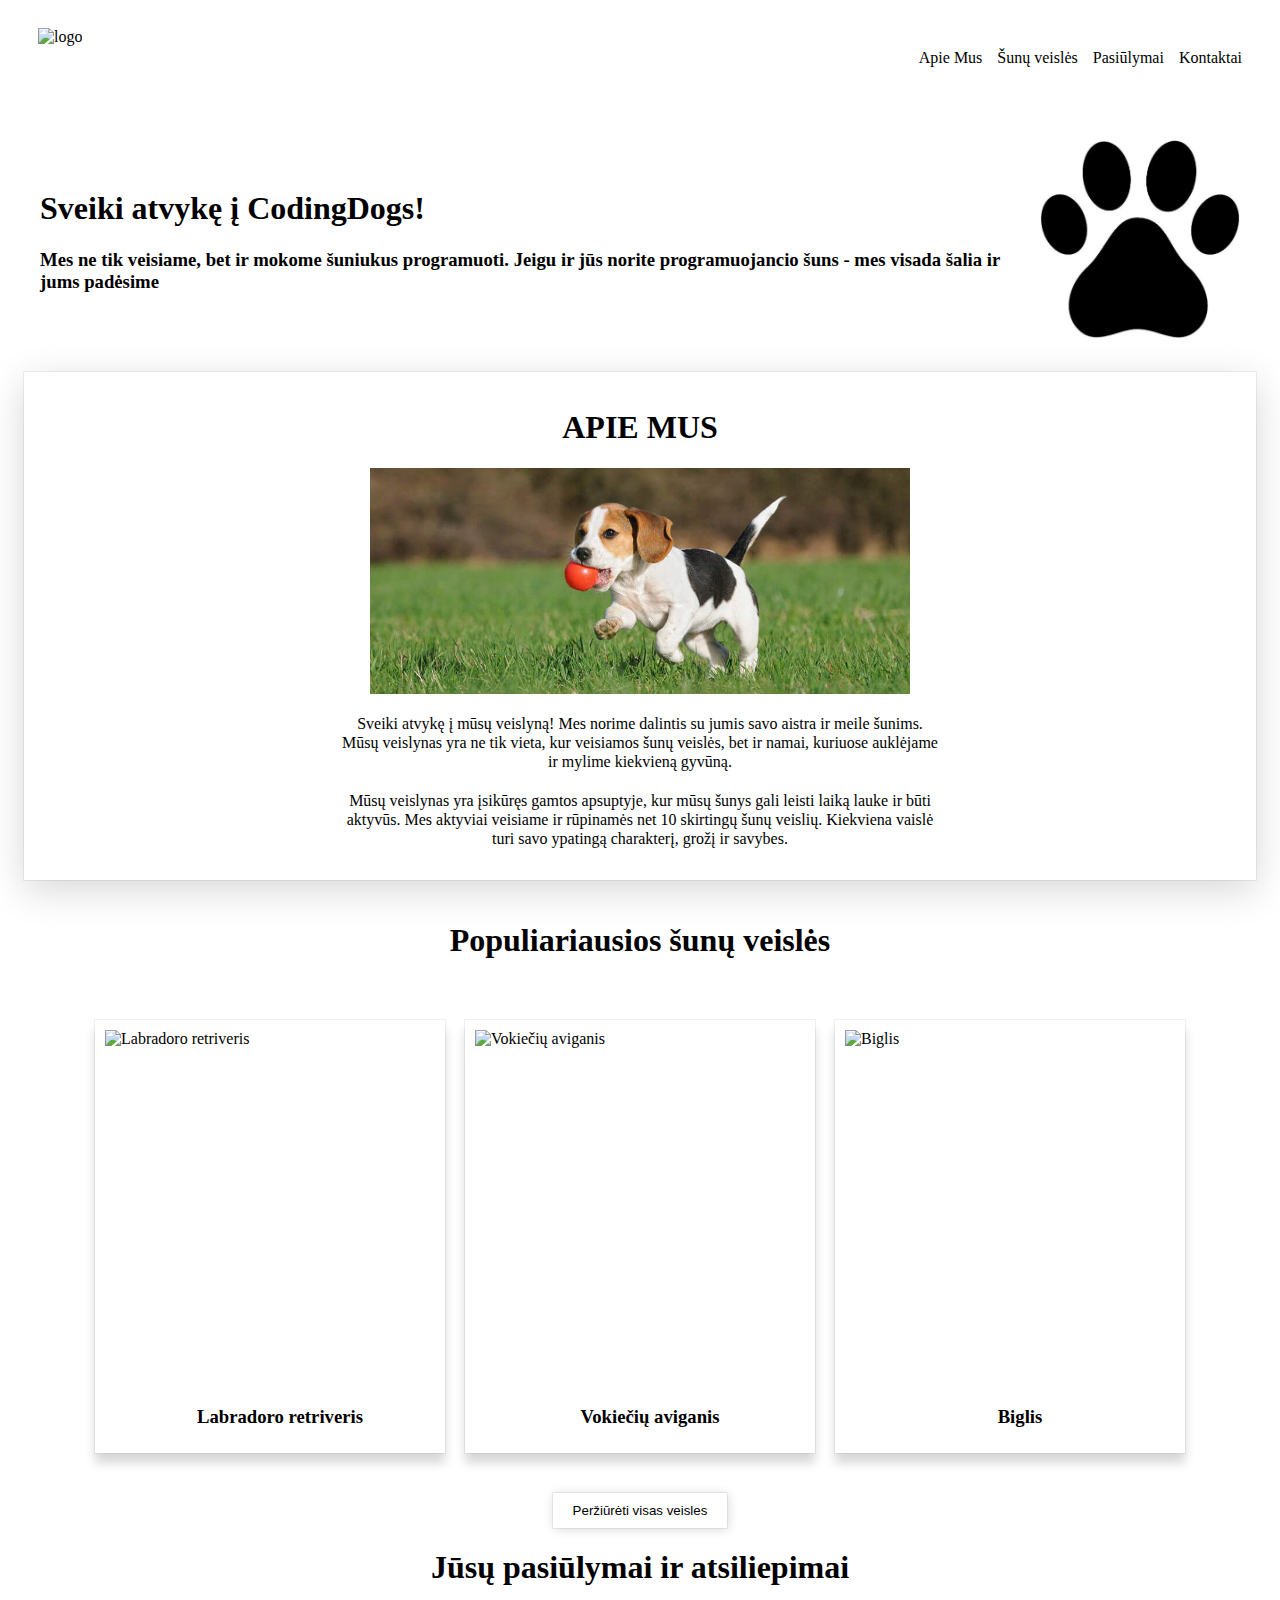
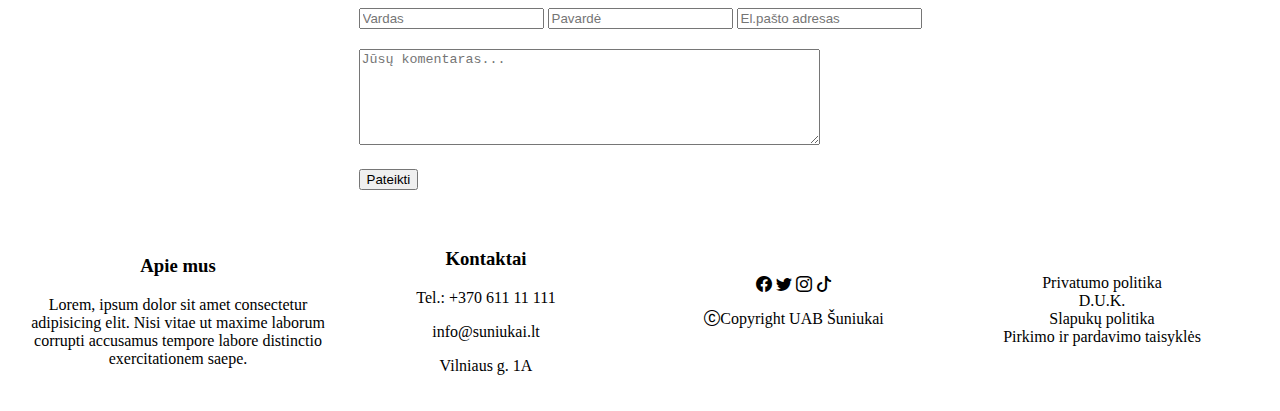
==== index.html @ 0cbdd2e8 "Merge branch 'main' into suggestionForm" ====
<!DOCTYPE html>
<html lang="en">
<head>
  <meta charset="UTF-8">
  <meta name="viewport" content="width=device-width, initial-scale=1.0">
  <title>Šuniukai</title>
  <link rel="stylesheet" href="./main.css">
  <link rel="icon" href="https://cdn-icons-png.flaticon.com/512/620/620851.png">
  <script src="./main.js" type="module"></script>
</head>
<body>
  <header> <!-- header'is-->
    <img src="https://nuotraukos.mediakatalogas.lt/rsynced_images/doghouse-99239_1280.png" alt="logo">
    <nav id="menu">
      <ul>
        <li><a href="#about">Apie Mus</a></li>
        <li><a href="#dogs">Šunų veislės</a></li>
        <li><a href="#suggestions">Pasiūlymai</a></li>
        <li><a href="#footer">Kontaktai</a></li>
      </ul>
    </nav>
  </header>
  <main>
    <section id="hero"> <!-- hero -->
      <div>
      <h1>Sveiki atvykę į CodingDogs!</h1>
      <h3>Mes ne tik veisiame, bet ir mokome šuniukus programuoti. Jeigu ir jūs norite programuojancio šuns - mes visada šalia ir jums padėsime </h3>
      </div>
      <img src="./img/dogPaw.jpg" alt="Šuns letena">
    </section>
    <section id="about"> <!-- about us -->
      <div>
        <H1>APIE MUS</H1>
        <img src="./img/PlayingDog.jpeg" alt="Žaidžiantis šuo">
        <p>
          Sveiki atvykę į mūsų veislyną! Mes norime dalintis su jumis savo aistra ir 
          meile šunims. Mūsų veislynas yra ne tik vieta, kur veisiamos 
          šunų veislės, bet ir namai, kuriuose auklėjame ir mylime kiekvieną gyvūną.
          <br>
          <br>
          Mūsų veislynas yra įsikūręs gamtos apsuptyje, kur mūsų šunys gali 
          leisti laiką lauke ir būti aktyvūs. Mes aktyviai veisiame ir 
          rūpinamės net 10 skirtingų šunų veislių. Kiekviena vaislė turi 
          savo ypatingą charakterį, grožį ir savybes.
        </p>
      </div>

    </section>
    <section id="dogs"> <!-- dog section. Cards container inside-->
      <h1>Populiariausios šunų veislės</h1>
      <div id="dogCardContainer">
      </div>
      <button id="viewAll">Peržiūrėti visas veisles</button>
    </section>
    <section id="suggestions"> <!-- suggestion form -->
      <div>
        <h1>Jūsų pasiūlymai ir atsiliepimai</h1>
        <form>
          <input type="text" name="Vardas" placeholder="Vardas">
          <input type="text" name="Pavarde"  placeholder="Pavardė">
          <input type="email" name="pastas" placeholder="El.pašto adresas"><br>
          <textarea rows="6" cols="55"  name="komentaras" placeholder="Jūsų komentaras..."></textarea><br>
          <input type="submit" value="Pateikti">
        </form>
      </div>
    </section>
  </main>
  <footer> <!-- footer -->
    <div id="footer">
      <div>
        <h3>Apie mus</h3>
        <p>
          Lorem, ipsum dolor sit amet consectetur adipisicing elit. Nisi vitae ut maxime laborum corrupti accusamus tempore labore distinctio exercitationem saepe.
        </p>
      </div>
      <div>
        <h3>Kontaktai</h3>
        <p>Tel.: +370 611 11 111</p>
        <p>info@suniukai.lt</p>
        <p>Vilniaus g. 1A</p>
      </div>
      <div>
        <a href="#"><i class="bi bi-facebook"></i></a>
        <a href="#"><i class="bi bi-twitter"></i></a>
        <a href="#"><i class="bi bi-instagram"></i></a>
        <a href="#"><i class="bi bi-tiktok"></i></a>
        <p><i class="bi bi-c-circle"></i>Copyright UAB Šuniukai</p>
    </div>
    <div id="links">
      <a href="#">Privatumo politika</a>
      <a href="#">D.U.K.</a>
      <a href="#">Slapukų politika</a>
      <a href="#">Pirkimo ir pardavimo taisyklės</a>
    </div>
    </div>
  </footer>
</body>
</html>
---- main.css ----
@import url("https://cdn.jsdelivr.net/npm/bootstrap-icons@1.11.3/font/bootstrap-icons.min.css");
@import url('https://necolas.github.io/normalize.css/8.0.1/normalize.css');

/* ABOUT US */

#about{
    display: flex;
    flex-direction: column;
    align-items: center;
    margin: 1rem;
    padding: 1rem;
    box-shadow: rgba(0, 0, 0, 0.16) 0px 10px 36px 0px, 
                rgba(0, 0, 0, 0.06) 0px 0px 0px 1px;
    
    p{
        line-height: 1.2rem;
    }

    div{
        text-align: center;
        width: 50%;
    }

    img{
        width: 90%;
    }
}

/* SUNU KORTELES */

#dogs {
  > h1 {
    text-align: center;
    padding-block: 20px;
  }

  > #dogCardContainer {
    display: flex;
    flex-wrap: wrap;
    justify-content: center;
    gap: 20px;
    padding: 20px 20px 40px;
  }

  > button {
    display: block;
    margin: 0 auto;
    background-color: white;
    padding: 10px 20px;
    cursor: pointer;
    box-shadow: 1px 1px 10px 0px rgba(0, 0, 0, 0.16),
                0px 0px 0px 1px rgba(0, 0, 0, 0.06);
    border: none;
    transition: 0.2s;

    &:hover{
        box-shadow: 1px 1px 20px 0px rgba(0, 0, 0, 0.16),
                    0px 0px 0px 1px rgba(0, 0, 0, 0.06);
    }

    &:active{
        box-shadow: 0px 0px 0px 1px rgba(0, 0, 0, 0.06);
    }
  }
}

.dogCard {
  width: 350px;
  position: relative;
  padding: 10px;
  overflow: hidden;
  cursor: pointer;
  box-sizing: border-box;
  transition: 0.2s;
  box-shadow: rgba(0, 0, 0, 0.16) 0px 10px 10px 0px, 
              rgba(0, 0, 0, 0.06) 0px 0px 0px 1px;

    &:hover {
        transform: scale(101%);

    }

  > img {
    width: 100%;
    box-sizing: border-box;
    aspect-ratio: 4 / 5;
    object-fit: cover;
    display: block;
    overflow: hidden;
  }

  > h3 {
    position: absolute;
    bottom: 10px;
    padding: 15px;
    margin: 0;
    text-align: center;
    box-sizing: border-box;
    width: 100%;
    background-color: rgba(255, 255, 255, 0.6);
  }
}

.infoDialog {
    width: 80%;
    box-shadow: 1px 1px 36px rgba(0, 0, 0, 0.5);
    display: grid;
    grid-template: 50px repeat(5, auto) 1fr 1fr / auto 1fr;
    column-gap: 20px;

    > h3 {
        /* text-align: center; */
        grid-column-start: 2;
        font-size: 28px;
        align-self: center;
    }

    > p {
        margin: 0;
        text-align: justify;
    }

    > img {
        grid-row: 1 / -1;
        height: 100%;
    }

    > p:nth-child(8), p:nth-child(9) {
        margin-top: 10px;
        place-self: center;
    }

    > .bi-x-circle {
        font-size: 20px;
        color: red;
        position: absolute;
        top: 20px;
        right: 20px;
        cursor: pointer;
    }
}

.infoDialog:focus {
    outline: none;
    border: none;
}

/* FOOTERIS */

#footer{
    margin:20px;
    display: flex;
    justify-content: space-between;
    align-items: center;

    i,a{
        color:black;
        text-decoration: none;
    }
    >div{
        width: 300px;
        text-align: center;
    }
    #links{
        display: flex;
        flex-direction: column;
    }
}

/* SUGGESTION FORM */

#suggestions{
    div{
        display: flex;
        flex-direction: column;
        align-items: center;
    }
    form{
        >input, textarea{
            margin-bottom: 20px;
        }
    }
}


/* Hero */

#hero{
    margin: 1rem;
    padding: 1rem;
    display: flex;
    justify-content: space-around;
    align-items: center;

    >img{
        width: 200px;
        height: 200px;
    }
}

/* Header */

header{
    padding: 20px 30px;
    display: flex;
    justify-content: space-between;
    align-items: center;
    >img{
        height: 60px;
    }
    
}
#menu {
    width: 400px;
    align-items: center;
    gap: 20px;
    >ul{
        list-style-type: none;
        display: flex; 
        justify-content: flex-end;
        flex-wrap: wrap;
        gap: 15px;
        >li{
            >a{
                color: black;
                text-decoration: none;
            }
        }
    }
}
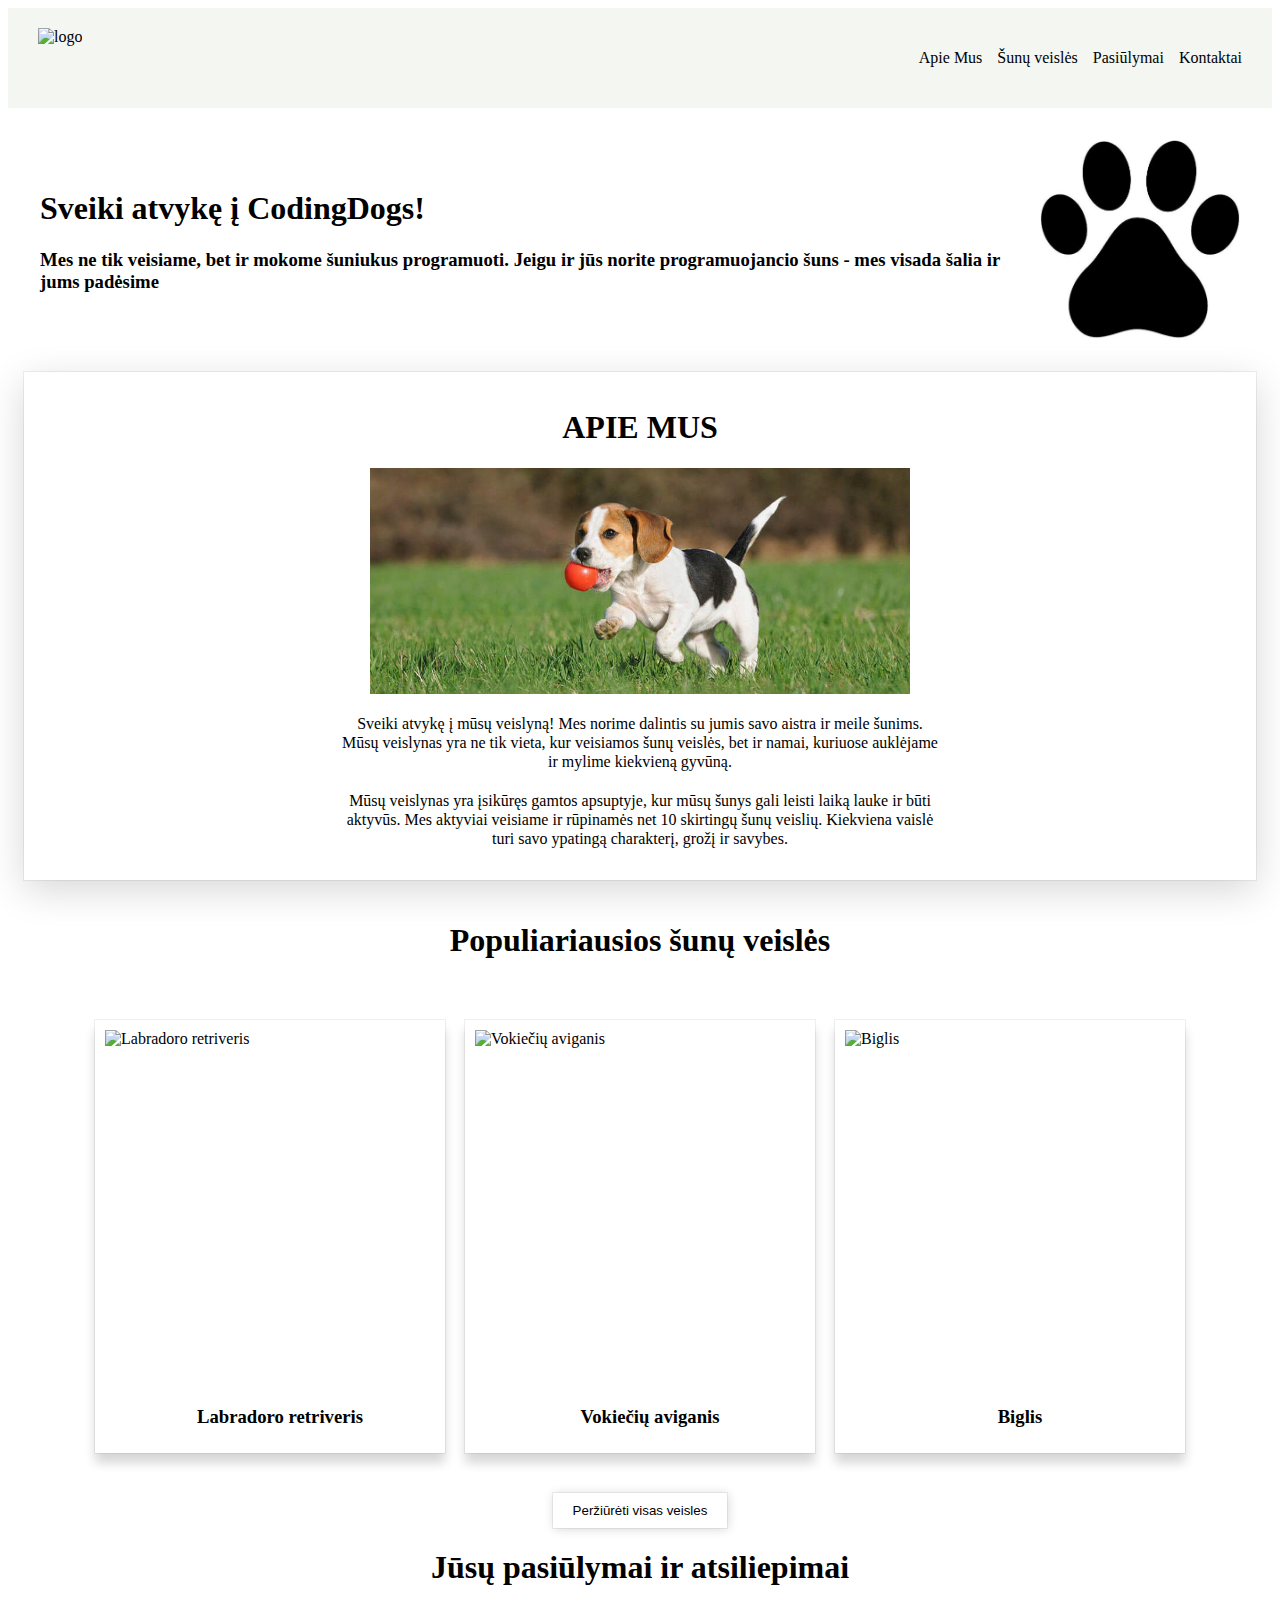
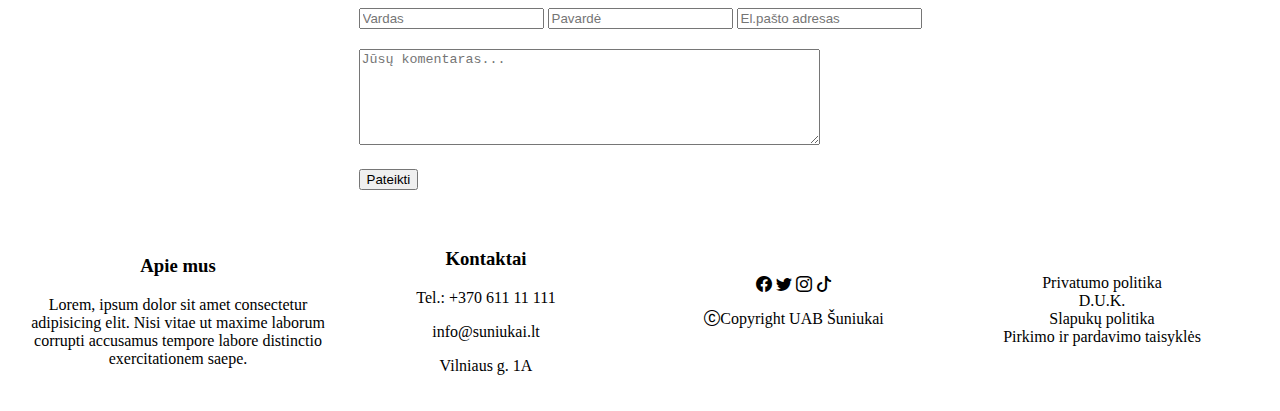
==== commit aba9ac30: "header pakeitimai" ====
--- a/index.html
+++ b/index.html
@@ -14,7 +14,7 @@
     <nav id="menu">
       <ul>
         <li><a href="#about">Apie Mus</a></li>
-        <li><a href="#dogs">Šunų veislės</a></li>
+        <li><a href="./dogsPage.html">Šunų veislės</a></li>
         <li><a href="#suggestions">Pasiūlymai</a></li>
         <li><a href="#footer">Kontaktai</a></li>
       </ul>
--- a/main.css
+++ b/main.css
@@ -200,8 +200,15 @@
 
 /* Header */
 
+body{
+    position: relative;
+}
 header{
     padding: 20px 30px;
+    position: sticky;
+    top: 0;
+    z-index: 1;
+    background-color: #F4F6F2;
     display: flex;
     justify-content: space-between;
     align-items: center;
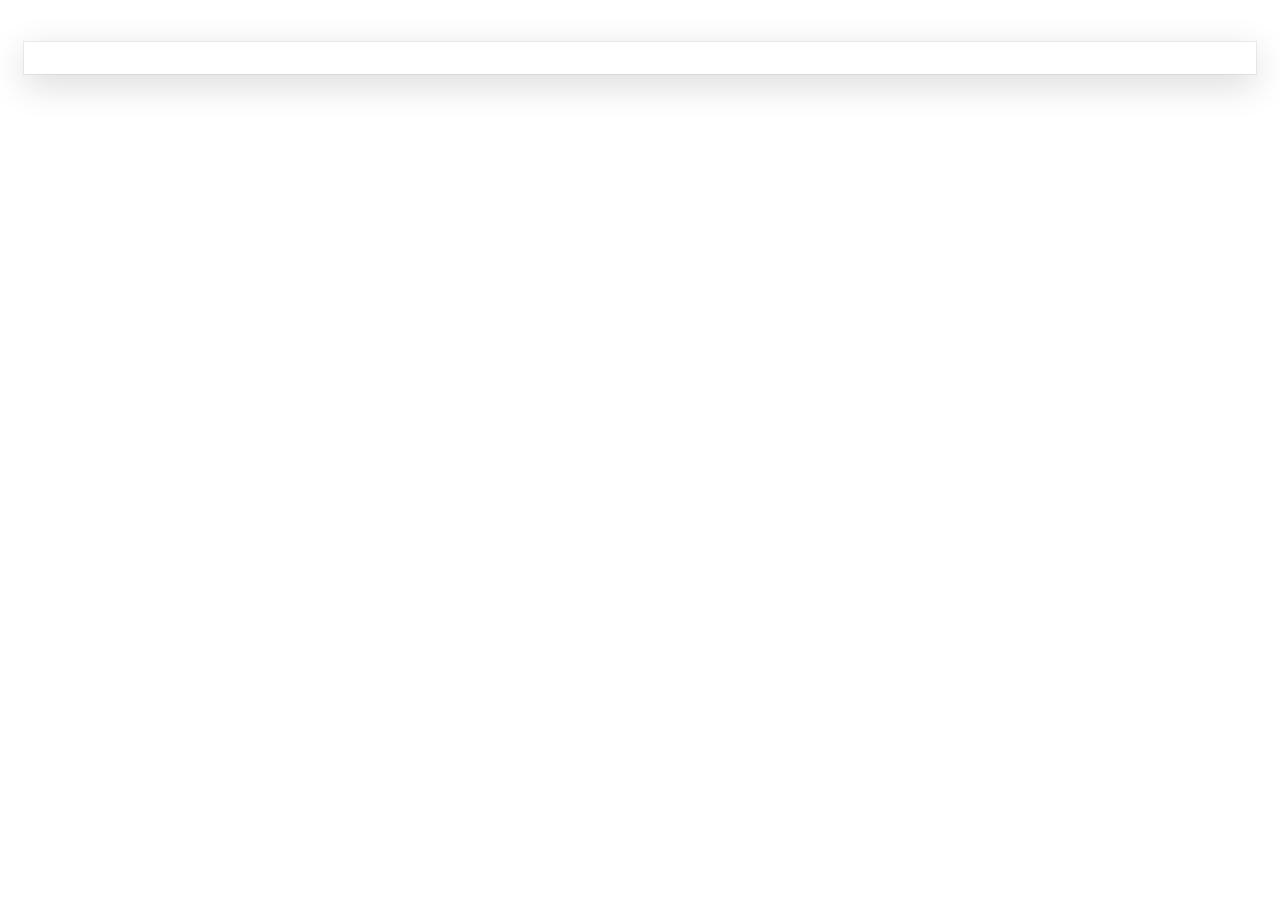
==== commit 1e1084f8: "lialia" ====
--- a/index.html
+++ b/index.html
@@ -3,96 +3,26 @@
 <head>
   <meta charset="UTF-8">
   <meta name="viewport" content="width=device-width, initial-scale=1.0">
-  <title>Šuniukai</title>
+  <title>Suniukai</title>
   <link rel="stylesheet" href="./main.css">
-  <link rel="icon" href="https://cdn-icons-png.flaticon.com/512/620/620851.png">
   <script src="./main.js" type="module"></script>
 </head>
 <body>
   <header> <!-- header'is-->
-    <img src="https://nuotraukos.mediakatalogas.lt/rsynced_images/doghouse-99239_1280.png" alt="logo">
-    <nav id="menu">
-      <ul>
-        <li><a href="#about">Apie Mus</a></li>
-        <li><a href="./dogsPage.html">Šunų veislės</a></li>
-        <li><a href="#suggestions">Pasiūlymai</a></li>
-        <li><a href="#footer">Kontaktai</a></li>
-      </ul>
-    </nav>
+    <img src="" alt="">
+    <nav id="menu"></nav>
   </header>
   <main>
     <section id="hero"> <!-- hero -->
-      <div>
-      <h1>Sveiki atvykę į CodingDogs!</h1>
-      <h3>Mes ne tik veisiame, bet ir mokome šuniukus programuoti. Jeigu ir jūs norite programuojancio šuns - mes visada šalia ir jums padėsime </h3>
-      </div>
-      <img src="./img/dogPaw.jpg" alt="Šuns letena">
     </section>
     <section id="about"> <!-- about us -->
-      <div>
-        <H1>APIE MUS</H1>
-        <img src="./img/PlayingDog.jpeg" alt="Žaidžiantis šuo">
-        <p>
-          Sveiki atvykę į mūsų veislyną! Mes norime dalintis su jumis savo aistra ir 
-          meile šunims. Mūsų veislynas yra ne tik vieta, kur veisiamos 
-          šunų veislės, bet ir namai, kuriuose auklėjame ir mylime kiekvieną gyvūną.
-          <br>
-          <br>
-          Mūsų veislynas yra įsikūręs gamtos apsuptyje, kur mūsų šunys gali 
-          leisti laiką lauke ir būti aktyvūs. Mes aktyviai veisiame ir 
-          rūpinamės net 10 skirtingų šunų veislių. Kiekviena vaislė turi 
-          savo ypatingą charakterį, grožį ir savybes.
-        </p>
-      </div>
-
     </section>
     <section id="dogs"> <!-- dog section. Cards container inside-->
-      <h1>Populiariausios šunų veislės</h1>
-      <div id="dogCardContainer">
-      </div>
-      <button id="viewAll">Peržiūrėti visas veisles</button>
     </section>
     <section id="suggestions"> <!-- suggestion form -->
-      <div>
-        <h1>Jūsų pasiūlymai ir atsiliepimai</h1>
-        <form>
-          <input type="text" name="Vardas" placeholder="Vardas">
-          <input type="text" name="Pavarde"  placeholder="Pavardė">
-          <input type="email" name="pastas" placeholder="El.pašto adresas"><br>
-          <textarea rows="6" cols="55"  name="komentaras" placeholder="Jūsų komentaras..."></textarea><br>
-          <input type="submit" value="Pateikti">
-        </form>
-      </div>
     </section>
   </main>
   <footer> <!-- footer -->
-    <div id="footer">
-      <div>
-        <h3>Apie mus</h3>
-        <p>
-          Lorem, ipsum dolor sit amet consectetur adipisicing elit. Nisi vitae ut maxime laborum corrupti accusamus tempore labore distinctio exercitationem saepe.
-        </p>
-      </div>
-      <div>
-        <h3>Kontaktai</h3>
-        <p>Tel.: +370 611 11 111</p>
-        <p>info@suniukai.lt</p>
-        <p>Vilniaus g. 1A</p>
-      </div>
-      <div>
-        <a href="#"><i class="bi bi-facebook"></i></a>
-        <a href="#"><i class="bi bi-twitter"></i></a>
-        <a href="#"><i class="bi bi-instagram"></i></a>
-        <a href="#"><i class="bi bi-tiktok"></i></a>
-        <p><i class="bi bi-c-circle"></i>Copyright UAB Šuniukai</p>
-    </div>
-    <div id="links">
-      <a href="#">Privatumo politika</a>
-      <a href="#">D.U.K.</a>
-      <a href="#">Slapukų politika</a>
-      <a href="#">Pirkimo ir pardavimo taisyklės</a>
-    </div>
-    </div>
   </footer>
 </body>
-</html>
+</html>--- a/main.css
+++ b/main.css
@@ -1,8 +1,3 @@
-@import url("https://cdn.jsdelivr.net/npm/bootstrap-icons@1.11.3/font/bootstrap-icons.min.css");
-@import url('https://necolas.github.io/normalize.css/8.0.1/normalize.css');
-
-/* ABOUT US */
-
 #about{
     display: flex;
     flex-direction: column;
@@ -24,215 +19,4 @@
     img{
         width: 90%;
     }
-}
-
-/* SUNU KORTELES */
-
-#dogs {
-  > h1 {
-    text-align: center;
-    padding-block: 20px;
-  }
-
-  > #dogCardContainer {
-    display: flex;
-    flex-wrap: wrap;
-    justify-content: center;
-    gap: 20px;
-    padding: 20px 20px 40px;
-  }
-
-  > button {
-    display: block;
-    margin: 0 auto;
-    background-color: white;
-    padding: 10px 20px;
-    cursor: pointer;
-    box-shadow: 1px 1px 10px 0px rgba(0, 0, 0, 0.16),
-                0px 0px 0px 1px rgba(0, 0, 0, 0.06);
-    border: none;
-    transition: 0.2s;
-
-    &:hover{
-        box-shadow: 1px 1px 20px 0px rgba(0, 0, 0, 0.16),
-                    0px 0px 0px 1px rgba(0, 0, 0, 0.06);
-    }
-
-    &:active{
-        box-shadow: 0px 0px 0px 1px rgba(0, 0, 0, 0.06);
-    }
-  }
-}
-
-.dogCard {
-  width: 350px;
-  position: relative;
-  padding: 10px;
-  overflow: hidden;
-  cursor: pointer;
-  box-sizing: border-box;
-  transition: 0.2s;
-  box-shadow: rgba(0, 0, 0, 0.16) 0px 10px 10px 0px, 
-              rgba(0, 0, 0, 0.06) 0px 0px 0px 1px;
-
-    &:hover {
-        transform: scale(101%);
-
-    }
-
-  > img {
-    width: 100%;
-    box-sizing: border-box;
-    aspect-ratio: 4 / 5;
-    object-fit: cover;
-    display: block;
-    overflow: hidden;
-  }
-
-  > h3 {
-    position: absolute;
-    bottom: 10px;
-    padding: 15px;
-    margin: 0;
-    text-align: center;
-    box-sizing: border-box;
-    width: 100%;
-    background-color: rgba(255, 255, 255, 0.6);
-  }
-}
-
-.infoDialog {
-    width: 80%;
-    box-shadow: 1px 1px 36px rgba(0, 0, 0, 0.5);
-    display: grid;
-    grid-template: 50px repeat(5, auto) 1fr 1fr / auto 1fr;
-    column-gap: 20px;
-
-    > h3 {
-        /* text-align: center; */
-        grid-column-start: 2;
-        font-size: 28px;
-        align-self: center;
-    }
-
-    > p {
-        margin: 0;
-        text-align: justify;
-    }
-
-    > img {
-        grid-row: 1 / -1;
-        height: 100%;
-    }
-
-    > p:nth-child(8), p:nth-child(9) {
-        margin-top: 10px;
-        place-self: center;
-    }
-
-    > .bi-x-circle {
-        font-size: 20px;
-        color: red;
-        position: absolute;
-        top: 20px;
-        right: 20px;
-        cursor: pointer;
-    }
-}
-
-.infoDialog:focus {
-    outline: none;
-    border: none;
-}
-
-/* FOOTERIS */
-
-#footer{
-    margin:20px;
-    display: flex;
-    justify-content: space-between;
-    align-items: center;
-
-    i,a{
-        color:black;
-        text-decoration: none;
-    }
-    >div{
-        width: 300px;
-        text-align: center;
-    }
-    #links{
-        display: flex;
-        flex-direction: column;
-    }
-}
-
-/* SUGGESTION FORM */
-
-#suggestions{
-    div{
-        display: flex;
-        flex-direction: column;
-        align-items: center;
-    }
-    form{
-        >input, textarea{
-            margin-bottom: 20px;
-        }
-    }
-}
-
-
-/* Hero */
-
-#hero{
-    margin: 1rem;
-    padding: 1rem;
-    display: flex;
-    justify-content: space-around;
-    align-items: center;
-
-    >img{
-        width: 200px;
-        height: 200px;
-    }
-}
-
-/* Header */
-
-body{
-    position: relative;
-}
-header{
-    padding: 20px 30px;
-    position: sticky;
-    top: 0;
-    z-index: 1;
-    background-color: #F4F6F2;
-    display: flex;
-    justify-content: space-between;
-    align-items: center;
-    >img{
-        height: 60px;
-    }
-    
-}
-#menu {
-    width: 400px;
-    align-items: center;
-    gap: 20px;
-    >ul{
-        list-style-type: none;
-        display: flex; 
-        justify-content: flex-end;
-        flex-wrap: wrap;
-        gap: 15px;
-        >li{
-            >a{
-                color: black;
-                text-decoration: none;
-            }
-        }
-    }
-}
-
+}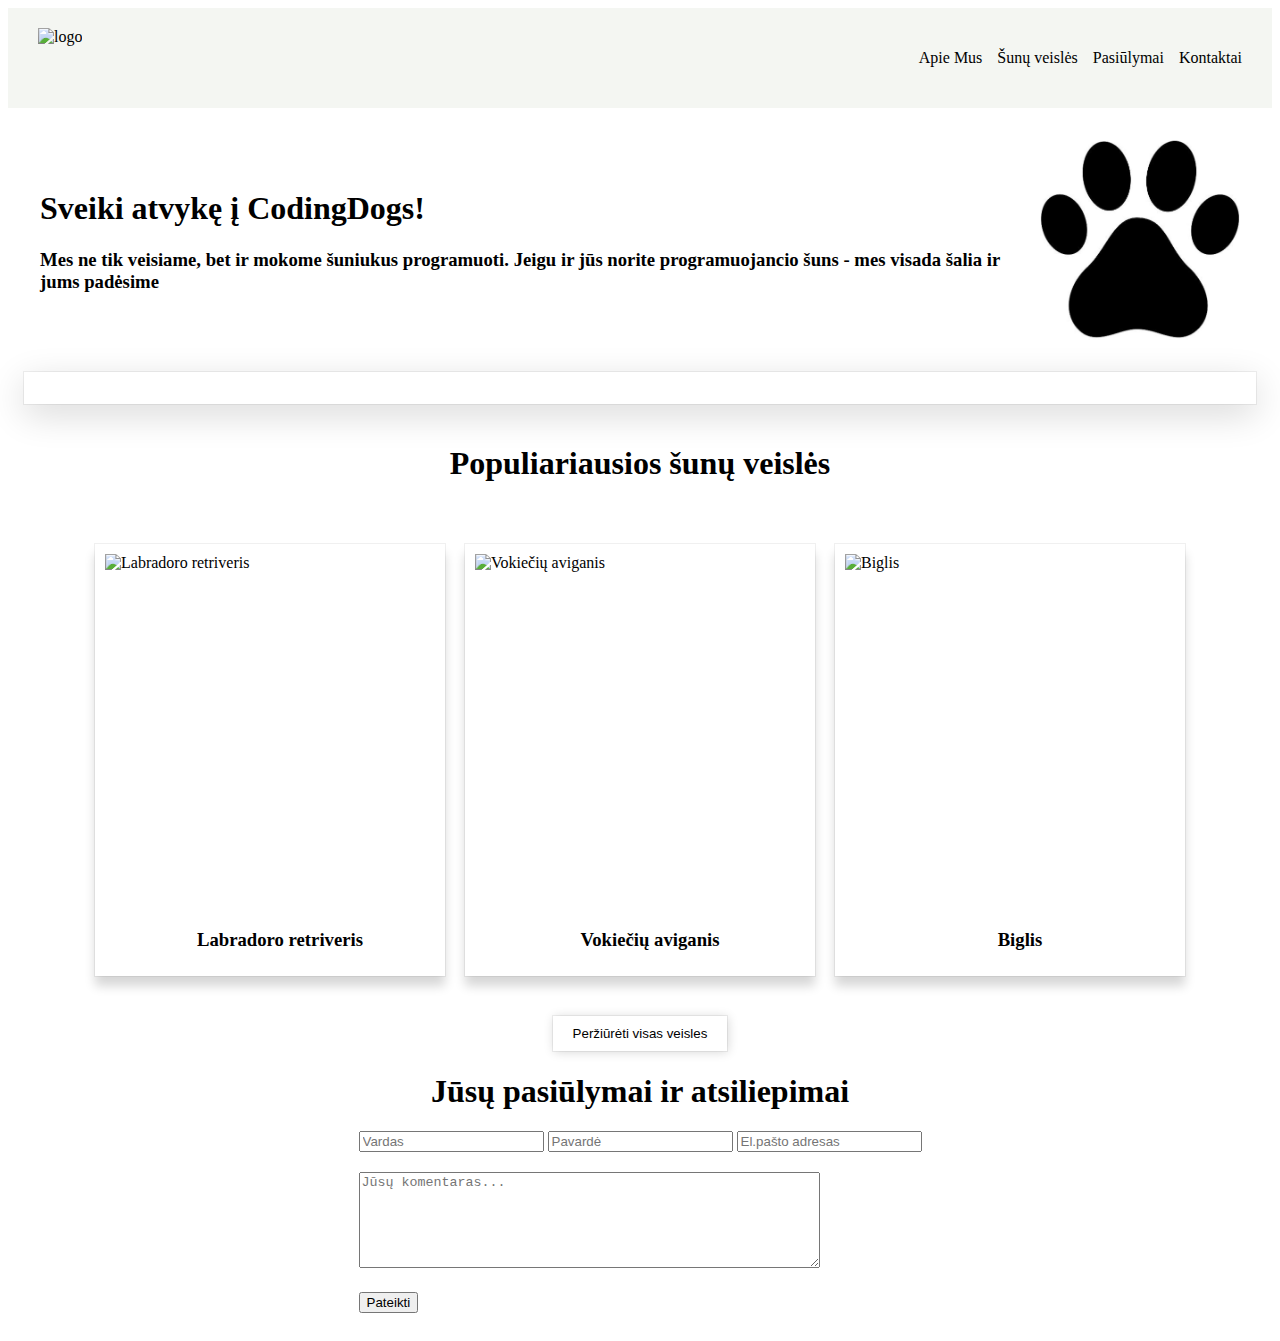
==== commit 726f451b: "geras" ====
--- a/index.html
+++ b/index.html
@@ -3,26 +3,53 @@
 <head>
   <meta charset="UTF-8">
   <meta name="viewport" content="width=device-width, initial-scale=1.0">
-  <title>Suniukai</title>
+  <title>Šuniukai</title>
   <link rel="stylesheet" href="./main.css">
+  <link rel="icon" href="https://cdn-icons-png.flaticon.com/512/620/620851.png">
   <script src="./main.js" type="module"></script>
 </head>
 <body>
   <header> <!-- header'is-->
-    <img src="" alt="">
-    <nav id="menu"></nav>
+    <img src="https://nuotraukos.mediakatalogas.lt/rsynced_images/doghouse-99239_1280.png" alt="logo">
+    <nav id="menu">
+      <ul>
+        <li><a href="#about">Apie Mus</a></li>
+        <li><a href="./dogsPage.html">Šunų veislės</a></li>
+        <li><a href="#suggestions">Pasiūlymai</a></li>
+        <li><a href="#footer">Kontaktai</a></li>
+      </ul>
+    </nav>
   </header>
   <main>
     <section id="hero"> <!-- hero -->
+      <div>
+      <h1>Sveiki atvykę į CodingDogs!</h1>
+      <h3>Mes ne tik veisiame, bet ir mokome šuniukus programuoti. Jeigu ir jūs norite programuojancio šuns - mes visada šalia ir jums padėsime </h3>
+      </div>
+      <img src="./img/dogPaw.jpg" alt="Šuns letena">
     </section>
     <section id="about"> <!-- about us -->
     </section>
     <section id="dogs"> <!-- dog section. Cards container inside-->
+      <h1>Populiariausios šunų veislės</h1>
+      <div id="dogCardContainer">
+      </div>
+      <button id="viewAll">Peržiūrėti visas veisles</button>
     </section>
     <section id="suggestions"> <!-- suggestion form -->
+      <div>
+        <h1>Jūsų pasiūlymai ir atsiliepimai</h1>
+        <form>
+          <input type="text" name="Vardas" placeholder="Vardas">
+          <input type="text" name="Pavarde"  placeholder="Pavardė">
+          <input type="email" name="pastas" placeholder="El.pašto adresas"><br>
+          <textarea rows="6" cols="55"  name="komentaras" placeholder="Jūsų komentaras..."></textarea><br>
+          <input type="submit" value="Pateikti">
+        </form>
+      </div>
     </section>
   </main>
   <footer> <!-- footer -->
   </footer>
 </body>
-</html>+</html>
--- a/main.css
+++ b/main.css
@@ -1,3 +1,10 @@
+
+@import url("https://cdn.jsdelivr.net/npm/bootstrap-icons@1.11.3/font/bootstrap-icons.min.css");
+@import url('https://necolas.github.io/normalize.css/8.0.1/normalize.css');
+
+/* ABOUT US */
+
+
 #about{
     display: flex;
     flex-direction: column;
@@ -19,4 +26,218 @@
     img{
         width: 90%;
     }
-}+
+}
+
+
+
+/* SUNU KORTELES */
+
+#dogs {
+  > h1 {
+    text-align: center;
+    padding-block: 20px;
+  }
+
+  > #dogCardContainer {
+    display: flex;
+    flex-wrap: wrap;
+    justify-content: center;
+    gap: 20px;
+    padding: 20px 20px 40px;
+  }
+
+  > button {
+    display: block;
+    margin: 0 auto;
+    background-color: white;
+    padding: 10px 20px;
+    cursor: pointer;
+    box-shadow: 1px 1px 10px 0px rgba(0, 0, 0, 0.16),
+                0px 0px 0px 1px rgba(0, 0, 0, 0.06);
+    border: none;
+    transition: 0.2s;
+
+    &:hover{
+        box-shadow: 1px 1px 20px 0px rgba(0, 0, 0, 0.16),
+                    0px 0px 0px 1px rgba(0, 0, 0, 0.06);
+    }
+
+    &:active{
+        box-shadow: 0px 0px 0px 1px rgba(0, 0, 0, 0.06);
+    }
+  }
+}
+
+.dogCard {
+  width: 350px;
+  position: relative;
+  padding: 10px;
+  overflow: hidden;
+  cursor: pointer;
+  box-sizing: border-box;
+  transition: 0.2s;
+  box-shadow: rgba(0, 0, 0, 0.16) 0px 10px 10px 0px, 
+              rgba(0, 0, 0, 0.06) 0px 0px 0px 1px;
+
+    &:hover {
+        transform: scale(101%);
+
+    }
+
+  > img {
+    width: 100%;
+    box-sizing: border-box;
+    aspect-ratio: 4 / 5;
+    object-fit: cover;
+    display: block;
+    overflow: hidden;
+  }
+
+  > h3 {
+    position: absolute;
+    bottom: 10px;
+    padding: 15px;
+    margin: 0;
+    text-align: center;
+    box-sizing: border-box;
+    width: 100%;
+    background-color: rgba(255, 255, 255, 0.6);
+  }
+}
+
+.infoDialog {
+    width: 80%;
+    box-shadow: 1px 1px 36px rgba(0, 0, 0, 0.5);
+    display: grid;
+    grid-template: 50px repeat(5, auto) 1fr 1fr / auto 1fr;
+    column-gap: 20px;
+
+    > h3 {
+        /* text-align: center; */
+        grid-column-start: 2;
+        font-size: 28px;
+        align-self: center;
+    }
+
+    > p {
+        margin: 0;
+        text-align: justify;
+    }
+
+    > img {
+        grid-row: 1 / -1;
+        height: 100%;
+    }
+
+    > p:nth-child(8), p:nth-child(9) {
+        margin-top: 10px;
+        place-self: center;
+    }
+
+    > .bi-x-circle {
+        font-size: 20px;
+        color: red;
+        position: absolute;
+        top: 20px;
+        right: 20px;
+        cursor: pointer;
+    }
+}
+
+.infoDialog:focus {
+    outline: none;
+    border: none;
+}
+
+/* FOOTERIS */
+
+#footer{
+    margin:20px;
+    display: flex;
+    justify-content: space-between;
+    align-items: center;
+
+    i,a{
+        color:black;
+        text-decoration: none;
+    }
+    >div{
+        width: 300px;
+        text-align: center;
+    }
+    #links{
+        display: flex;
+        flex-direction: column;
+    }
+}
+
+/* SUGGESTION FORM */
+
+#suggestions{
+    div{
+        display: flex;
+        flex-direction: column;
+        align-items: center;
+    }
+    form{
+        >input, textarea{
+            margin-bottom: 20px;
+        }
+    }
+}
+
+
+/* Hero */
+
+#hero{
+    margin: 1rem;
+    padding: 1rem;
+    display: flex;
+    justify-content: space-around;
+    align-items: center;
+
+    >img{
+        width: 200px;
+        height: 200px;
+    }
+}
+
+/* Header */
+
+body{
+    position: relative;
+}
+header{
+    padding: 20px 30px;
+    position: sticky;
+    top: 0;
+    z-index: 1;
+    background-color: #F4F6F2;
+    display: flex;
+    justify-content: space-between;
+    align-items: center;
+    >img{
+        height: 60px;
+    }
+    
+}
+#menu {
+    width: 400px;
+    align-items: center;
+    gap: 20px;
+    >ul{
+        list-style-type: none;
+        display: flex; 
+        justify-content: flex-end;
+        flex-wrap: wrap;
+        gap: 15px;
+        >li{
+            >a{
+                color: black;
+                text-decoration: none;
+            }
+        }
+    }
+}
+
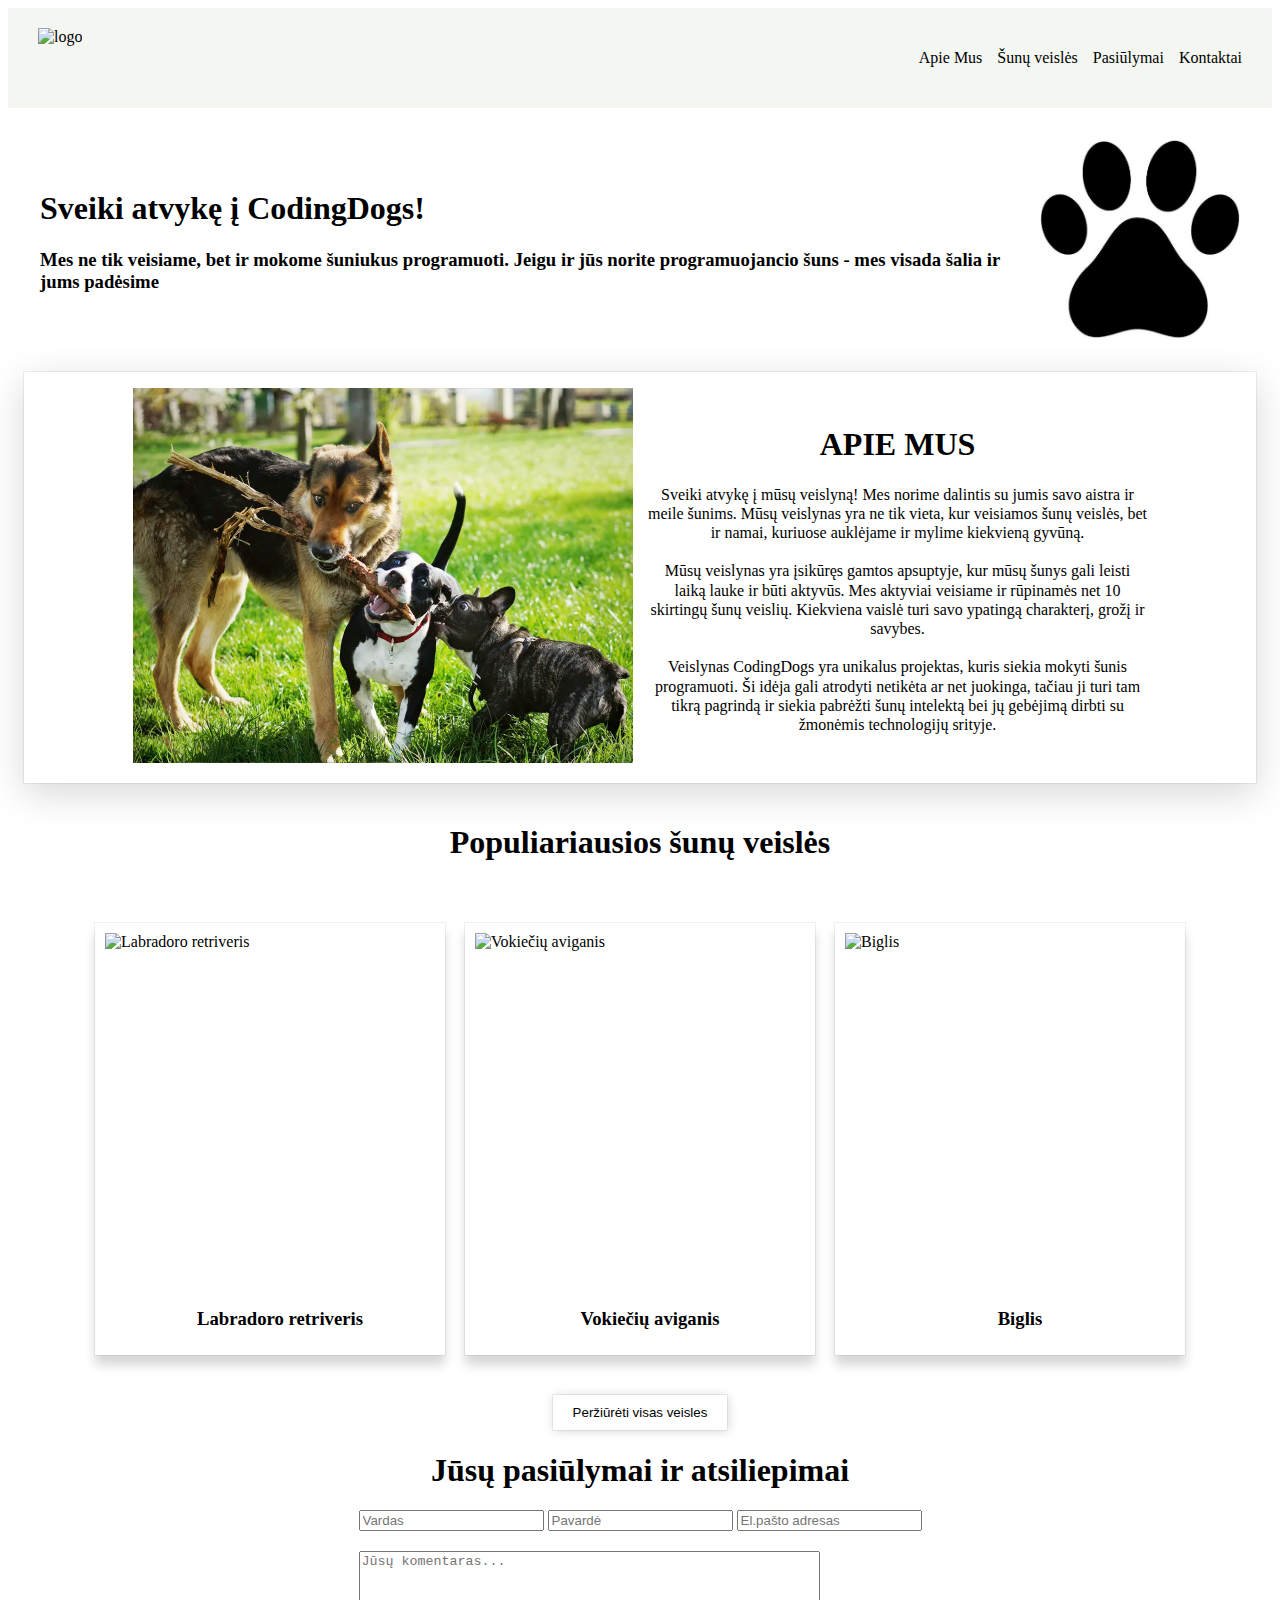
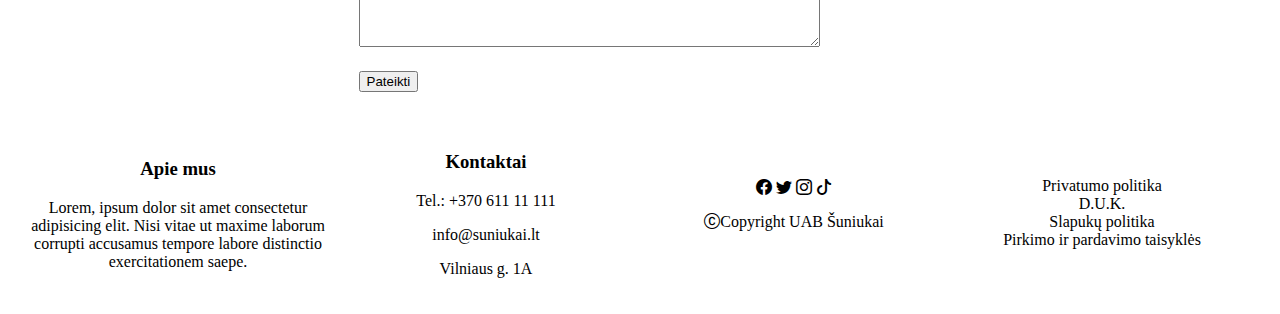
==== commit a3c904fe: "Pataisytas About Us" ====
--- a/index.html
+++ b/index.html
@@ -29,6 +29,31 @@
       <img src="./img/dogPaw.jpg" alt="Šuns letena">
     </section>
     <section id="about"> <!-- about us -->
+        <div id="AboutImg">
+          <img src="./img/playngDogs.webp" alt="Žaidžiantis šuo">
+        </div>
+        
+        <div id="AboutText">
+          <H1>APIE MUS</H1>
+        <p>
+          Sveiki atvykę į mūsų veislyną! Mes norime dalintis su jumis savo aistra ir 
+          meile šunims. Mūsų veislynas yra ne tik vieta, kur veisiamos 
+          šunų veislės, bet ir namai, kuriuose auklėjame ir mylime kiekvieną gyvūną.
+          <br>
+          <br>
+          Mūsų veislynas yra įsikūręs gamtos apsuptyje, kur mūsų šunys gali 
+          leisti laiką lauke ir būti aktyvūs. Mes aktyviai veisiame ir 
+          rūpinamės net 10 skirtingų šunų veislių. Kiekviena vaislė turi 
+          savo ypatingą charakterį, grožį ir savybes.
+          <br>
+          <br>
+          Veislynas CodingDogs yra unikalus projektas, kuris siekia mokyti šunis programuoti. 
+          Ši idėja gali atrodyti netikėta ar net juokinga, tačiau ji turi tam tikrą pagrindą ir 
+          siekia pabrėžti šunų intelektą bei jų gebėjimą dirbti su žmonėmis technologijų srityje.
+        </p>
+        
+      </div>
+
     </section>
     <section id="dogs"> <!-- dog section. Cards container inside-->
       <h1>Populiariausios šunų veislės</h1>
@@ -50,6 +75,33 @@
     </section>
   </main>
   <footer> <!-- footer -->
+    <div id="footer">
+      <div>
+        <h3>Apie mus</h3>
+        <p>
+          Lorem, ipsum dolor sit amet consectetur adipisicing elit. Nisi vitae ut maxime laborum corrupti accusamus tempore labore distinctio exercitationem saepe.
+        </p>
+      </div>
+      <div>
+        <h3>Kontaktai</h3>
+        <p>Tel.: +370 611 11 111</p>
+        <p>info@suniukai.lt</p>
+        <p>Vilniaus g. 1A</p>
+      </div>
+      <div>
+        <a href="#"><i class="bi bi-facebook"></i></a>
+        <a href="#"><i class="bi bi-twitter"></i></a>
+        <a href="#"><i class="bi bi-instagram"></i></a>
+        <a href="#"><i class="bi bi-tiktok"></i></a>
+        <p><i class="bi bi-c-circle"></i>Copyright UAB Šuniukai</p>
+    </div>
+    <div id="links">
+      <a href="#">Privatumo politika</a>
+      <a href="#">D.U.K.</a>
+      <a href="#">Slapukų politika</a>
+      <a href="#">Pirkimo ir pardavimo taisyklės</a>
+    </div>
+    </div>
   </footer>
 </body>
-</html>
+</html>--- a/main.css
+++ b/main.css
@@ -1,16 +1,16 @@
-
 @import url("https://cdn.jsdelivr.net/npm/bootstrap-icons@1.11.3/font/bootstrap-icons.min.css");
 @import url('https://necolas.github.io/normalize.css/8.0.1/normalize.css');
 
 /* ABOUT US */
 
-
 #about{
     display: flex;
-    flex-direction: column;
-    align-items: center;
+    align-items: center;
+    justify-content: center;
     margin: 1rem;
     padding: 1rem;
+    flex-wrap: wrap;
+    gap: 15px;
     box-shadow: rgba(0, 0, 0, 0.16) 0px 10px 36px 0px, 
                 rgba(0, 0, 0, 0.06) 0px 0px 0px 1px;
     
@@ -18,18 +18,15 @@
         line-height: 1.2rem;
     }
 
-    div{
-        text-align: center;
-        width: 50%;
-    }
-
     img{
-        width: 90%;
-    }
-
-}
-
-
+        width: 100%;
+    }
+}
+
+#AboutText, #AboutImg{
+    width: 500px;
+    text-align: center;
+}
 
 /* SUNU KORTELES */
 
@@ -239,5 +236,4 @@
             }
         }
     }
-}
-
+}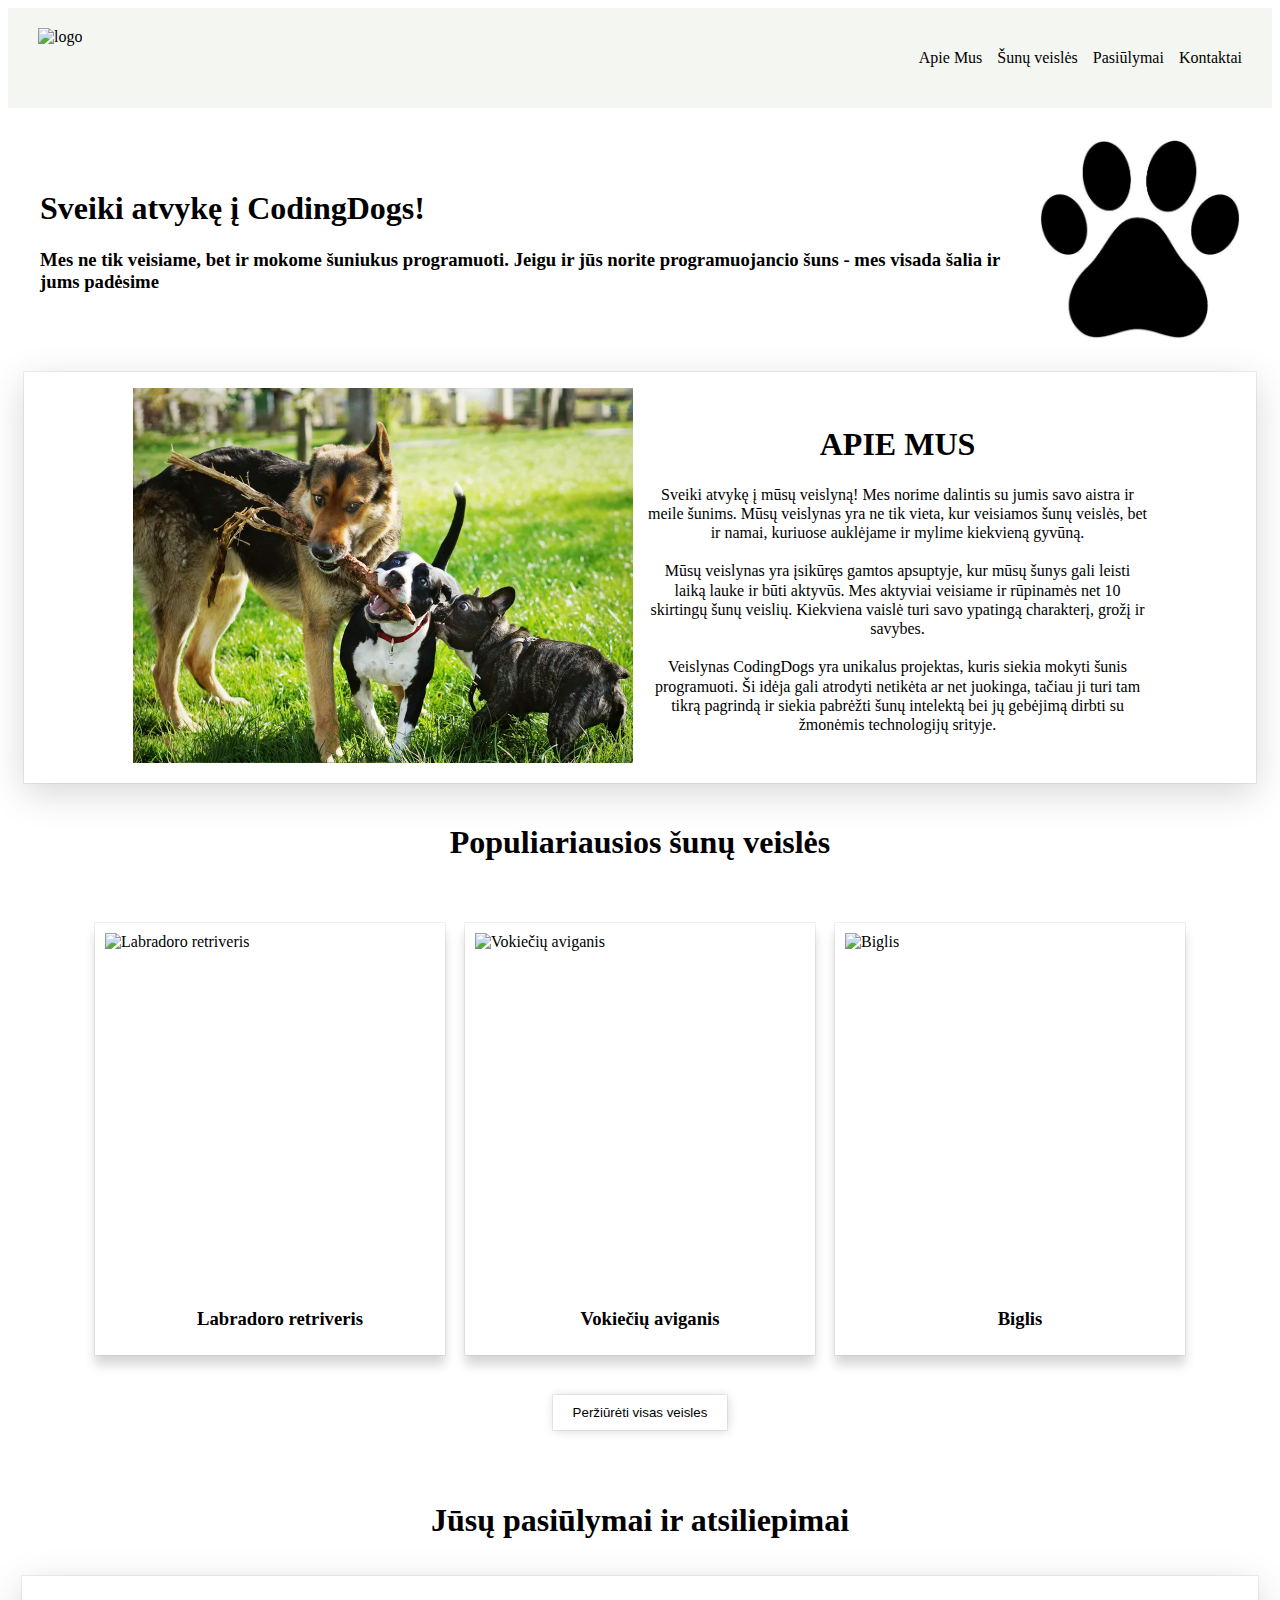
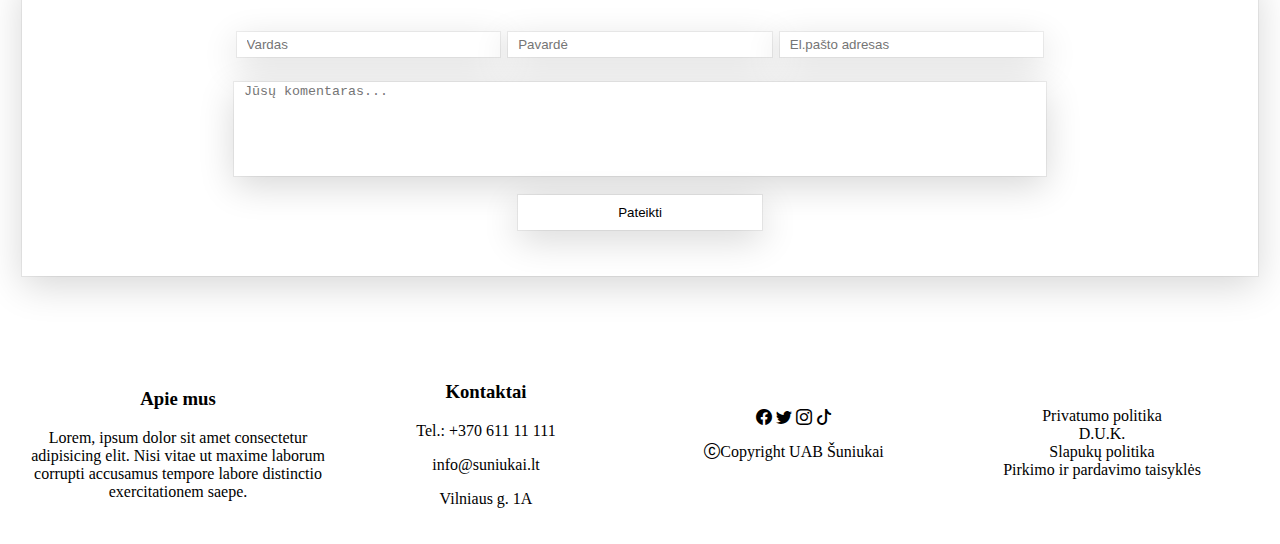
==== commit 7ca58192: "pagrazinau forma" ====
--- a/index.html
+++ b/index.html
@@ -64,13 +64,15 @@
     <section id="suggestions"> <!-- suggestion form -->
       <div>
         <h1>Jūsų pasiūlymai ir atsiliepimai</h1>
-        <form>
-          <input type="text" name="Vardas" placeholder="Vardas">
-          <input type="text" name="Pavarde"  placeholder="Pavardė">
-          <input type="email" name="pastas" placeholder="El.pašto adresas"><br>
-          <textarea rows="6" cols="55"  name="komentaras" placeholder="Jūsų komentaras..."></textarea><br>
-          <input type="submit" value="Pateikti">
-        </form>
+        <div id="forma">
+          <form>
+            <input type="text" name="Vardas" placeholder="Vardas">
+            <input type="text" name="Pavarde"  placeholder="Pavardė">
+            <input type="email" name="pastas" placeholder="El.pašto adresas"><br>
+            <textarea rows="6" cols="55"  name="komentaras" placeholder="Jūsų komentaras..."></textarea><br>
+            <input id="pateikimas" type="submit" value="Pateikti">
+          </form>
+        </div>
       </div>
     </section>
   </main>
--- a/main.css
+++ b/main.css
@@ -172,18 +172,48 @@
 /* SUGGESTION FORM */
 
 #suggestions{
+    padding: 50px 30px;
+    #forma{
+        text-align: center;
+        margin: 1rem;
+        padding: 1rem;
+        box-shadow: rgba(0, 0, 0, 0.16) 0px 10px 36px 0px, 
+                    rgba(0, 0, 0, 0.06) 0px 0px 0px 1px;
+    }
     div{
+        width: 100%;
         display: flex;
         flex-direction: column;
         align-items: center;
     }
     form{
-        >input, textarea{
-            margin-bottom: 20px;
-        }
-    }
-}
-
+        margin: 30px 0;
+        >input{
+            margin: 10px 2px;
+            padding: 5px 10px;
+            width: 30%;
+            border: none;
+            box-shadow: rgba(0, 0, 0, 0.16) 0px 10px 36px 0px, 
+                        rgba(0, 0, 0, 0.06) 0px 0px 0px 1px;
+        }
+        >textarea{
+            width: 800px;
+            resize: none;
+            margin-top: 15px;
+            margin-bottom: 15px;
+            padding-left: 10px;
+            border: none;
+            box-shadow: rgba(0, 0, 0, 0.16) 0px 10px 36px 0px, 
+                        rgba(0, 0, 0, 0.06) 0px 0px 0px 1px;
+        }
+        #pateikimas{
+            background-color:white;
+            padding: 10px 0px;
+            margin: 0px;
+            cursor: pointer;
+        }
+    }
+}
 
 /* Hero */
 
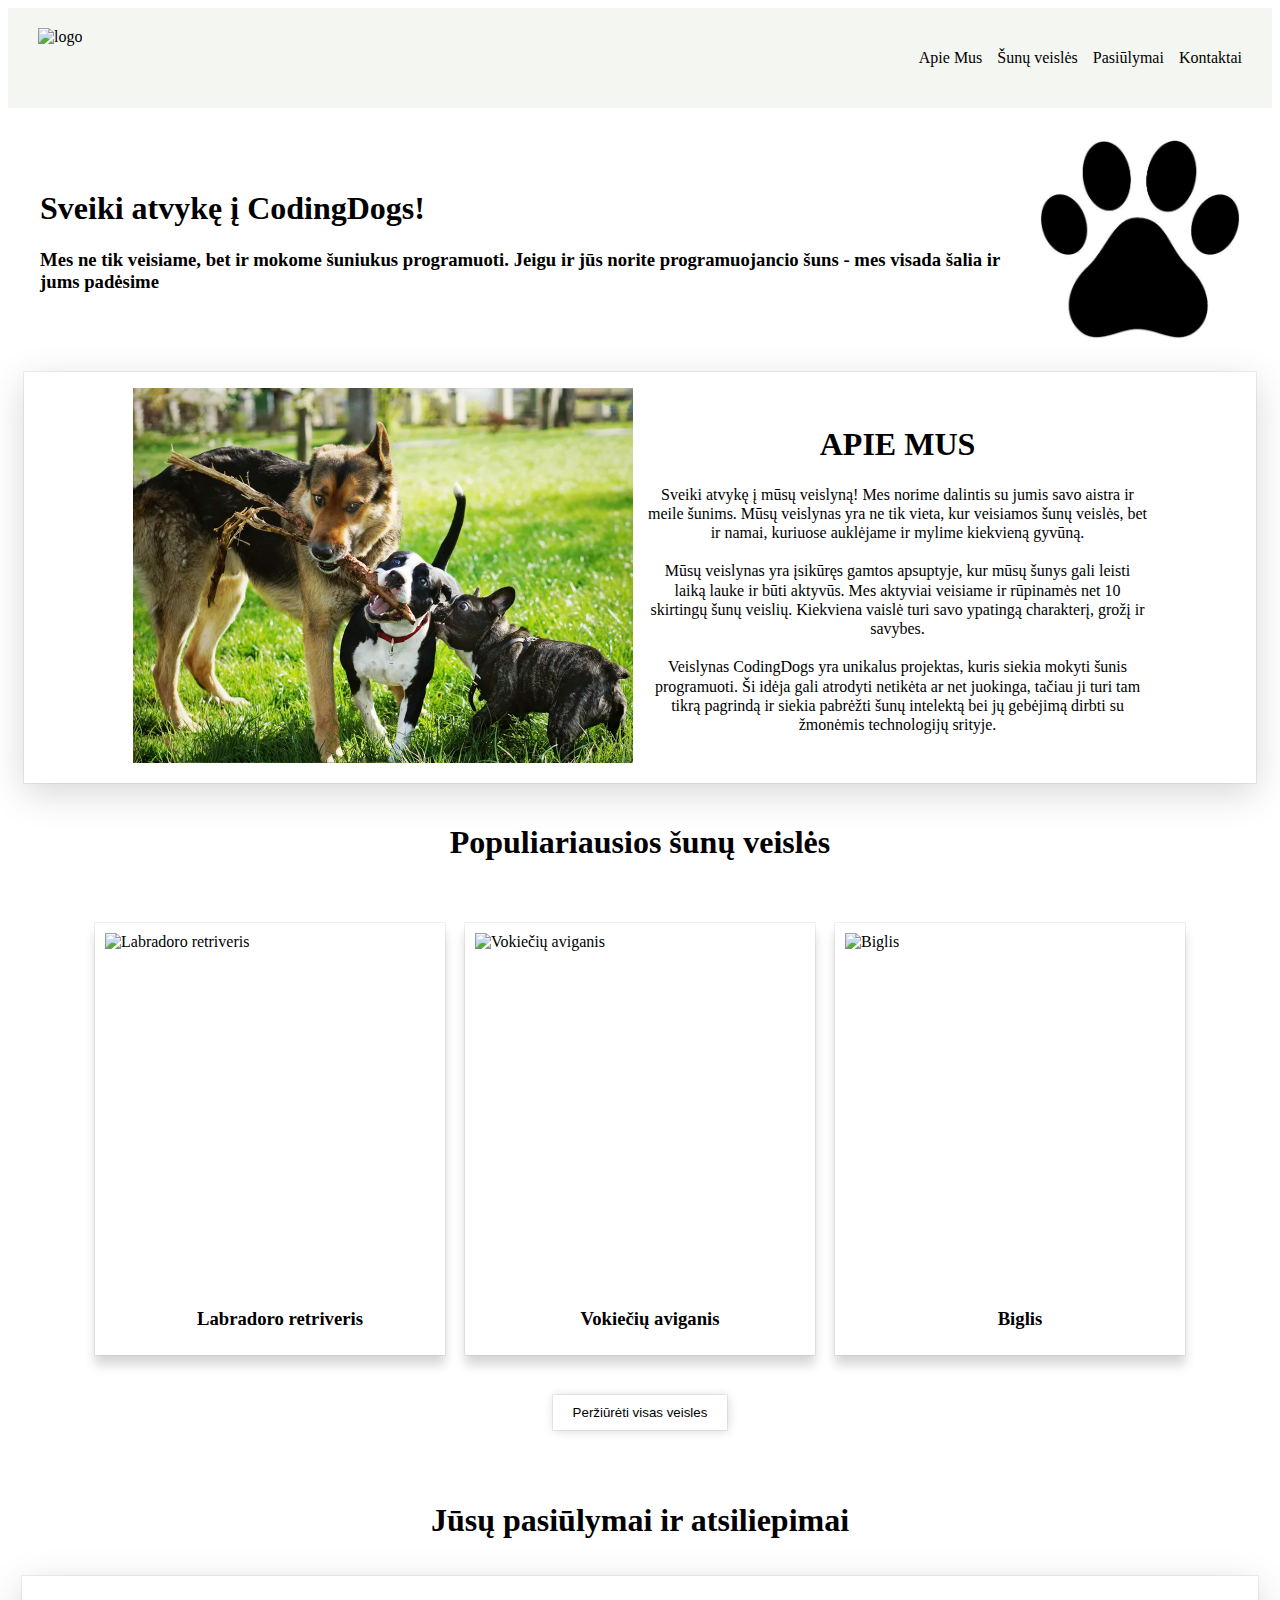
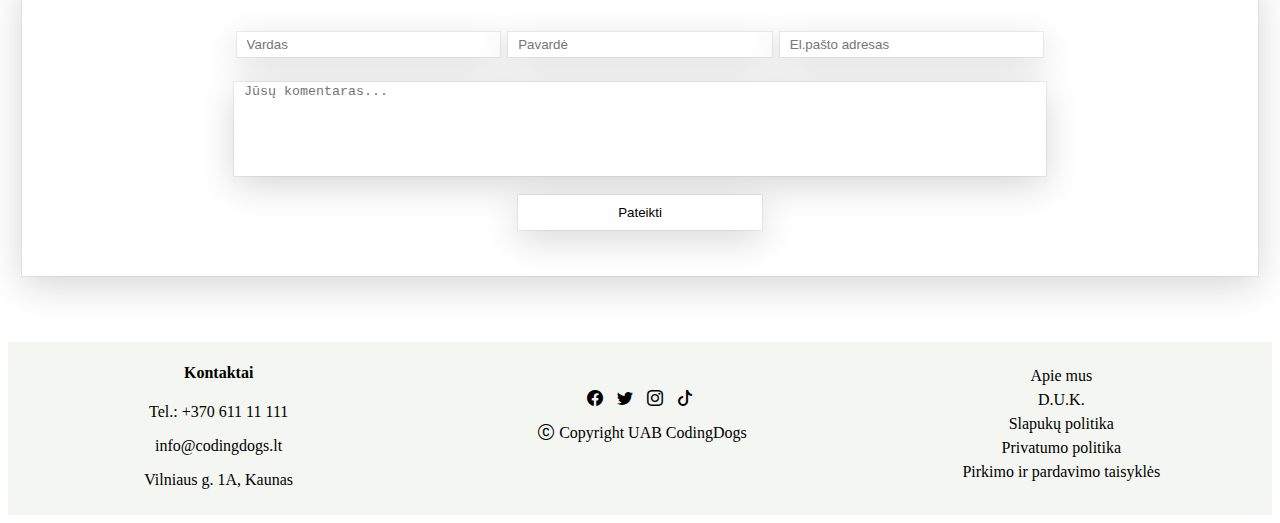
==== commit cf5001aa: "pataisiau footeri" ====
--- a/index.html
+++ b/index.html
@@ -78,29 +78,27 @@
   </main>
   <footer> <!-- footer -->
     <div id="footer">
+      <!-- <div>
+        <a href="#about">Apie mus</a>
+      </div> -->
       <div>
-        <h3>Apie mus</h3>
-        <p>
-          Lorem, ipsum dolor sit amet consectetur adipisicing elit. Nisi vitae ut maxime laborum corrupti accusamus tempore labore distinctio exercitationem saepe.
-        </p>
-      </div>
-      <div>
-        <h3>Kontaktai</h3>
+        <h4>Kontaktai</h4>
         <p>Tel.: +370 611 11 111</p>
-        <p>info@suniukai.lt</p>
-        <p>Vilniaus g. 1A</p>
+        <p>info@codingdogs.lt</p>
+        <p>Vilniaus g. 1A, Kaunas</p>
       </div>
       <div>
         <a href="#"><i class="bi bi-facebook"></i></a>
         <a href="#"><i class="bi bi-twitter"></i></a>
         <a href="#"><i class="bi bi-instagram"></i></a>
         <a href="#"><i class="bi bi-tiktok"></i></a>
-        <p><i class="bi bi-c-circle"></i>Copyright UAB Šuniukai</p>
+        <p><i class="bi bi-c-circle"></i>Copyright UAB CodingDogs</p>
     </div>
     <div id="links">
-      <a href="#">Privatumo politika</a>
+      <a href="#about">Apie mus</a>
       <a href="#">D.U.K.</a>
       <a href="#">Slapukų politika</a>
+      <a href="#">Privatumo politika</a>
       <a href="#">Pirkimo ir pardavimo taisyklės</a>
     </div>
     </div>
--- a/main.css
+++ b/main.css
@@ -148,24 +148,30 @@
 }
 
 /* FOOTERIS */
-
+footer{
+    background-color: #F4F6F2;
+}
 #footer{
-    margin:20px;
-    display: flex;
-    justify-content: space-between;
+    display: flex;
+    justify-content: space-around;
     align-items: center;
 
     i,a{
         color:black;
         text-decoration: none;
     }
+    i{
+        padding: 5px;
+    }
     >div{
         width: 300px;
         text-align: center;
+        margin-bottom: 10px;
     }
     #links{
         display: flex;
         flex-direction: column;
+        gap: 6px;
     }
 }
 
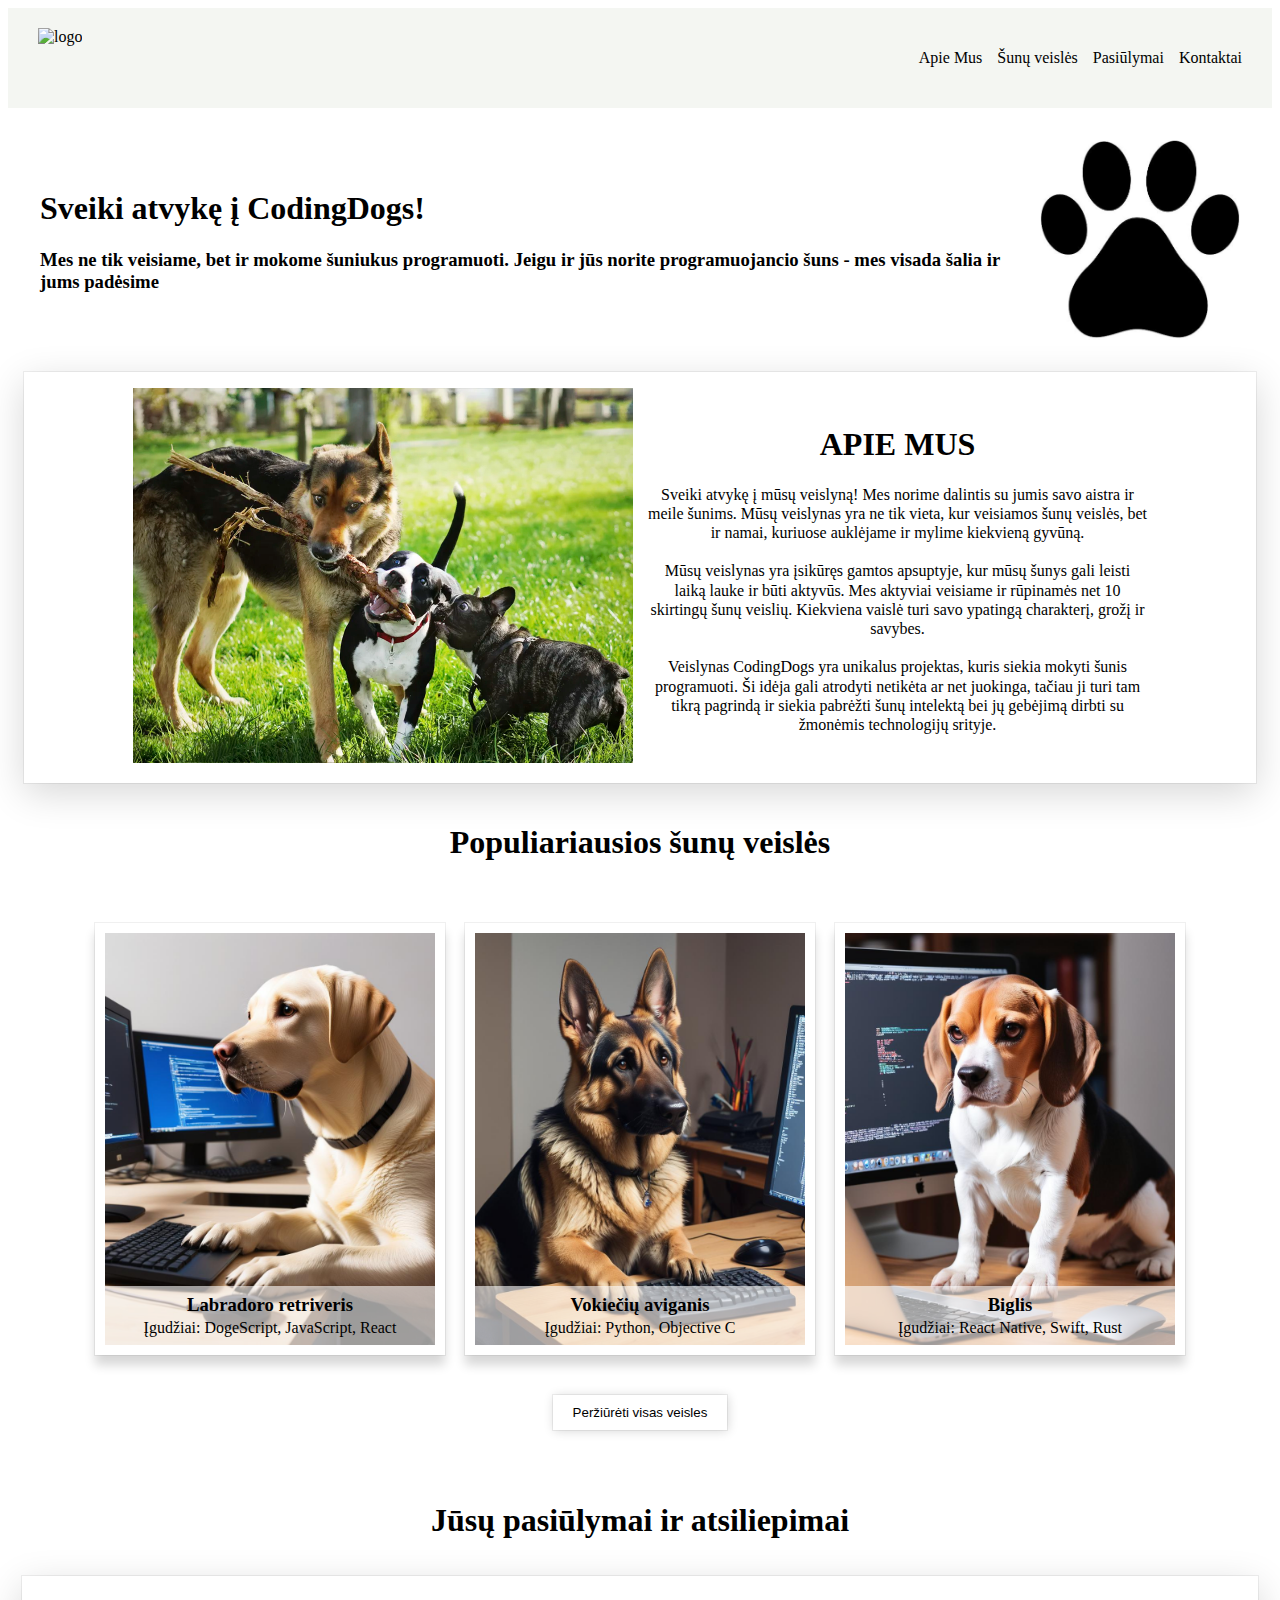
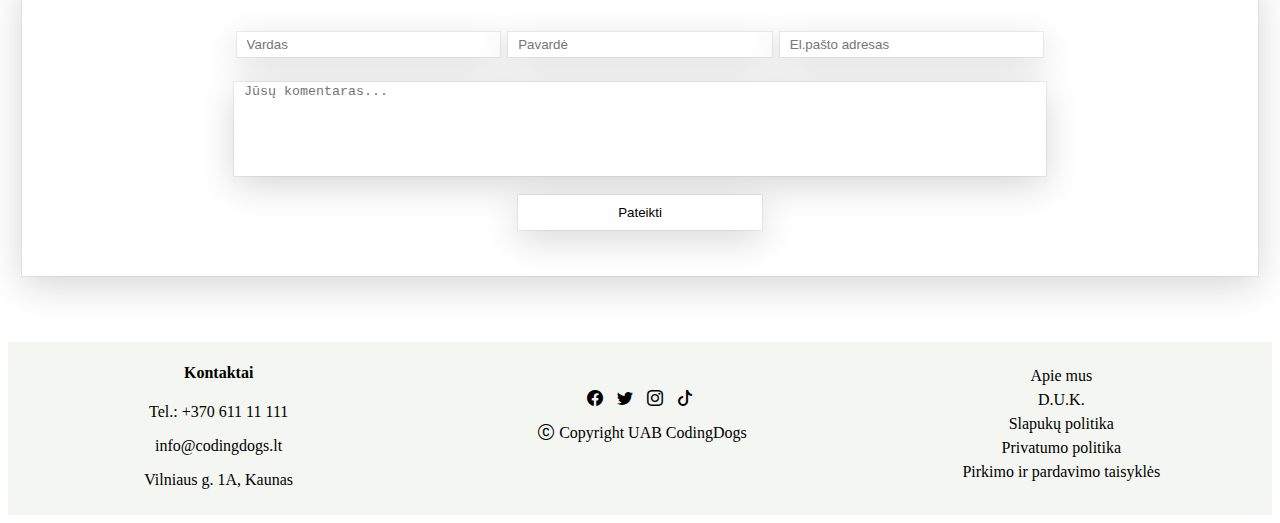
==== commit 8b7445f1: "2nd page +header+footer, small changes on 1st html, changed images of data.json, added skills" ====
--- a/index.html
+++ b/index.html
@@ -3,9 +3,9 @@
 <head>
   <meta charset="UTF-8">
   <meta name="viewport" content="width=device-width, initial-scale=1.0">
-  <title>Šuniukai</title>
+  <title>CodingDogs</title>
   <link rel="stylesheet" href="./main.css">
-  <link rel="icon" href="https://cdn-icons-png.flaticon.com/512/620/620851.png">
+  <link rel="icon" href="https://nuotraukos.mediakatalogas.lt/rsynced_images/doghouse-99239_1280.png">
   <script src="./main.js" type="module"></script>
 </head>
 <body>
--- a/main.css
+++ b/main.css
@@ -43,6 +43,10 @@
     gap: 20px;
     padding: 20px 20px 40px;
   }
+    
+  > #back {
+      margin-bottom: 30px;
+  }
 
   > button {
     display: block;
@@ -66,6 +70,8 @@
   }
 }
 
+
+
 .dogCard {
   width: 350px;
   position: relative;
@@ -84,22 +90,24 @@
 
   > img {
     width: 100%;
-    box-sizing: border-box;
     aspect-ratio: 4 / 5;
     object-fit: cover;
     display: block;
     overflow: hidden;
   }
 
-  > h3 {
+  > div {
     position: absolute;
     bottom: 10px;
-    padding: 15px;
+    padding: 5px;
     margin: 0;
     text-align: center;
-    box-sizing: border-box;
-    width: 100%;
+    width: 320px;
     background-color: rgba(255, 255, 255, 0.6);
+
+    > * {
+        margin: 3px;
+    }
   }
 }
 
@@ -107,11 +115,10 @@
     width: 80%;
     box-shadow: 1px 1px 36px rgba(0, 0, 0, 0.5);
     display: grid;
-    grid-template: 50px repeat(5, auto) 1fr 1fr / auto 1fr;
+    grid-template: 50px 50px repeat(5, auto) auto auto / 50% 1fr;
     column-gap: 20px;
 
     > h3 {
-        /* text-align: center; */
         grid-column-start: 2;
         font-size: 28px;
         align-self: center;
@@ -124,10 +131,11 @@
 
     > img {
         grid-row: 1 / -1;
-        height: 100%;
-    }
-
-    > p:nth-child(8), p:nth-child(9) {
+        width: 100%;
+        /* align-self: center; */
+    }
+
+    > p:nth-child(9), p:nth-child(10) {
         margin-top: 10px;
         place-self: center;
     }
@@ -238,9 +246,18 @@
 
 /* Header */
 
+html{
+    scroll-behavior: smooth;
+}
+
 body{
     position: relative;
 }
+
+section{
+    scroll-margin-top: 110px;
+}
+
 header{
     padding: 20px 30px;
     position: sticky;
